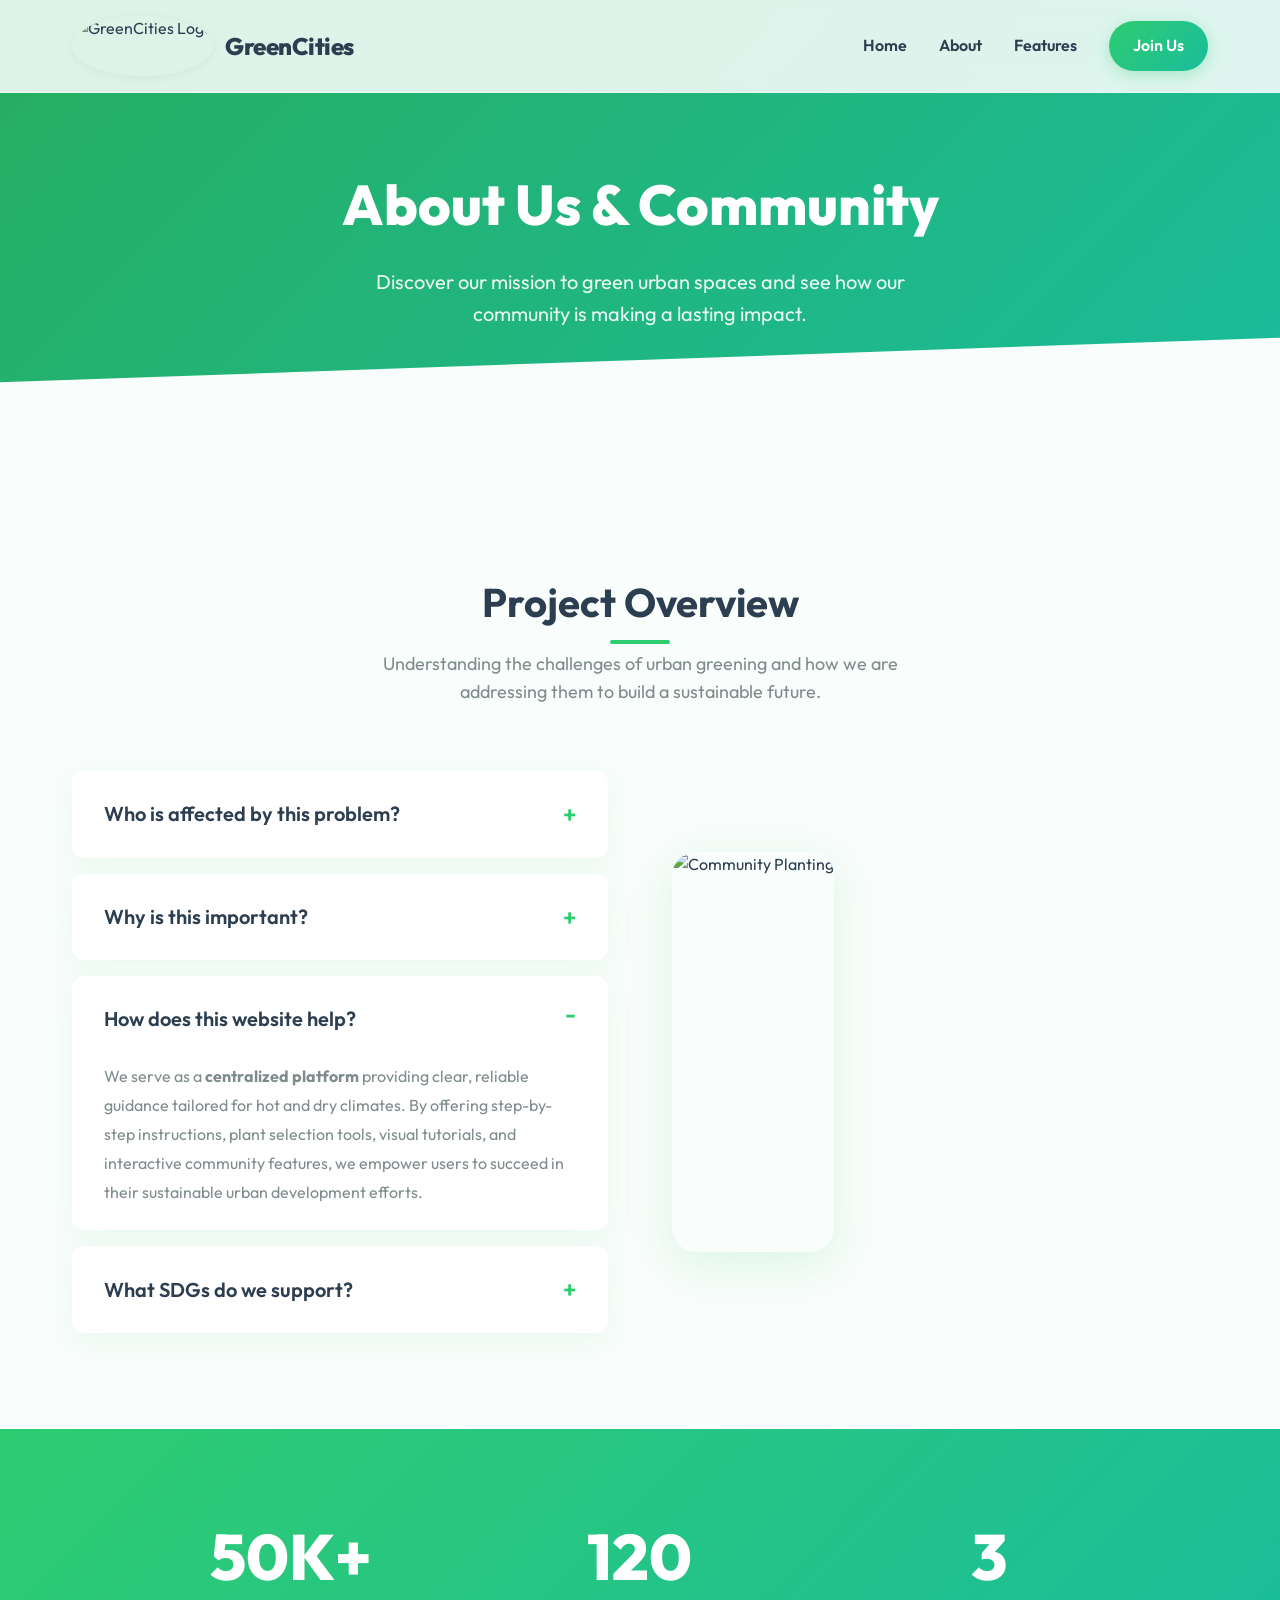
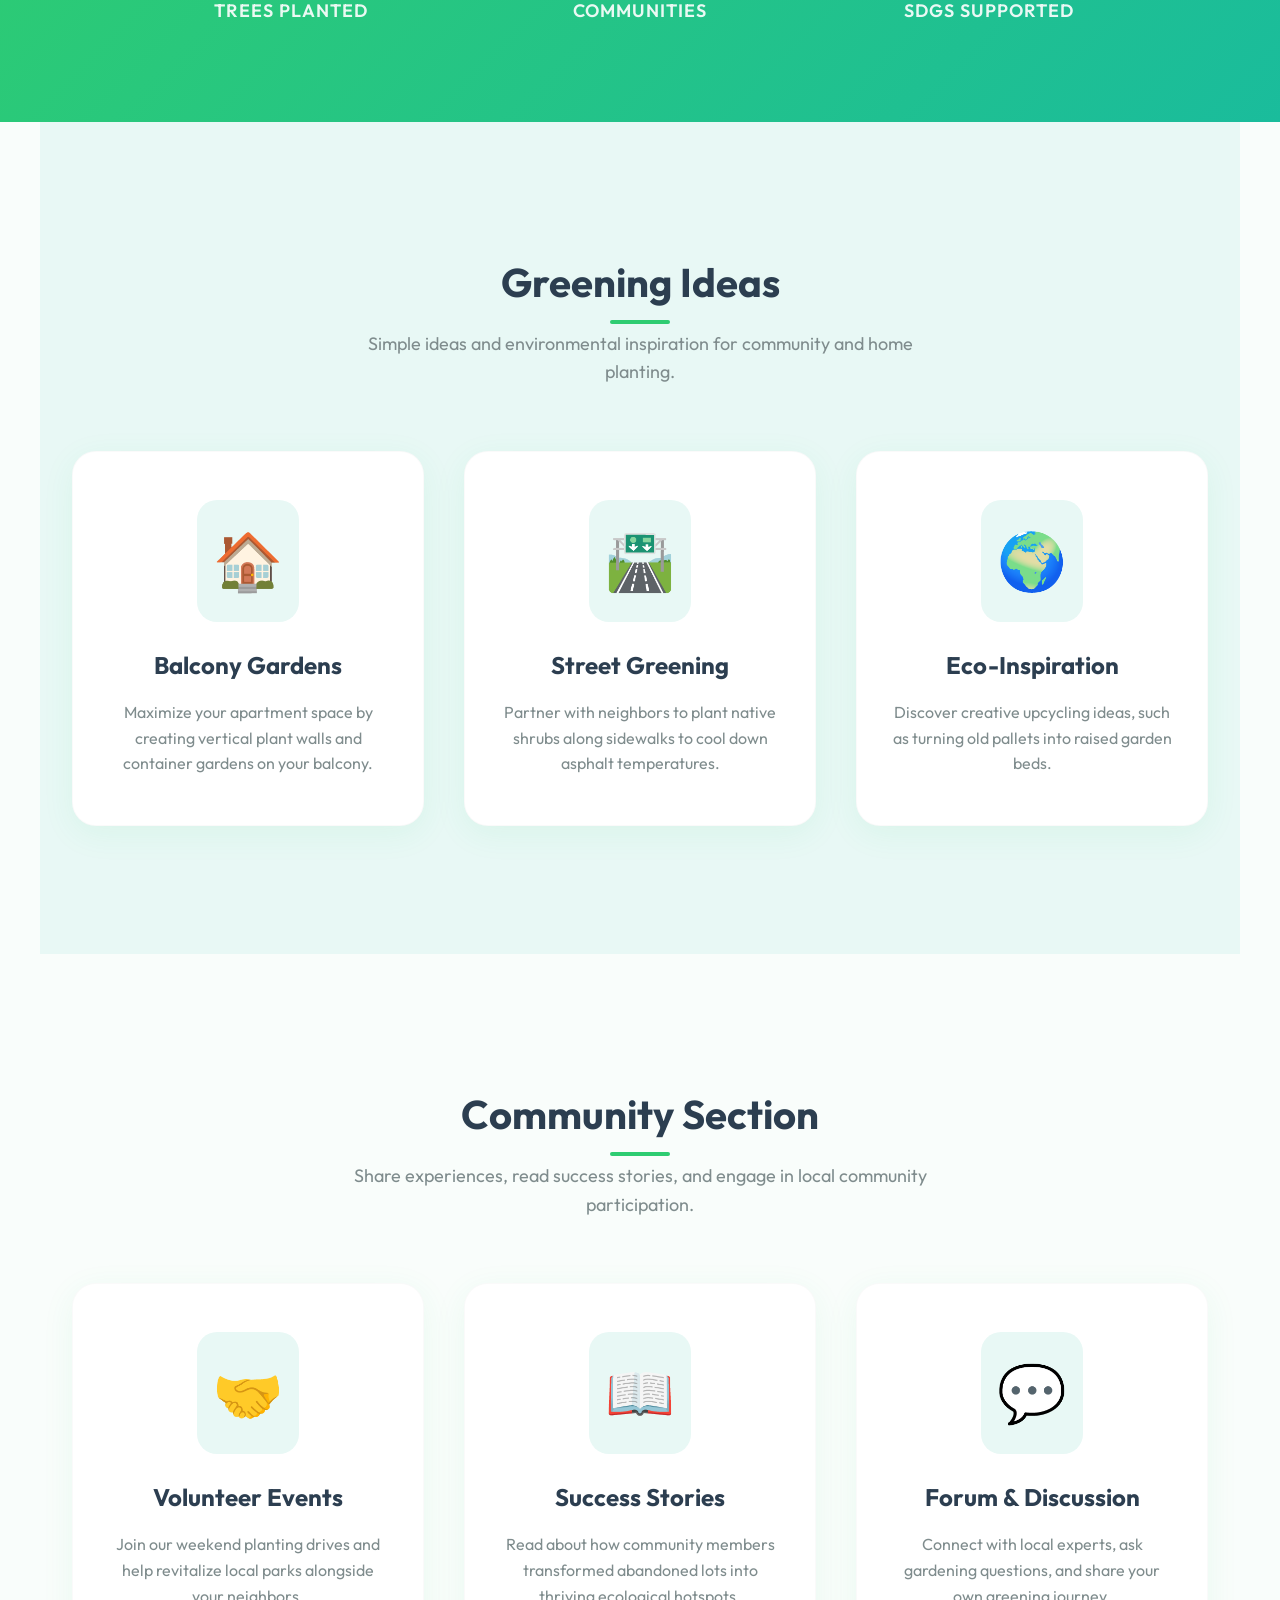
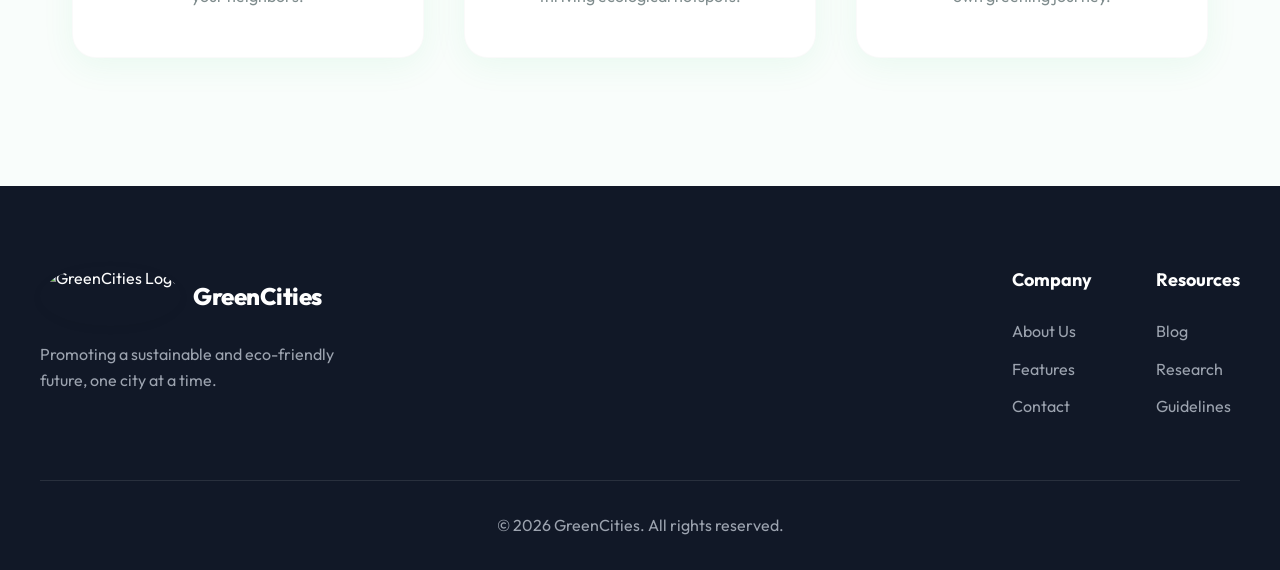
==== about.html @ a9943c87 "Add files via upload" ====
<!DOCTYPE html>
<html lang="en">

<head>
    <meta charset="UTF-8">
    <meta name="viewport" content="width=device-width, initial-scale=1.0">
    <meta name="description" content="GreenCities - About Us and Community.">
    <title>GreenCities | About Us</title>
    <link rel="preconnect" href="https://fonts.googleapis.com">
    <link rel="preconnect" href="https://fonts.gstatic.com" crossorigin>
    <link href="https://fonts.googleapis.com/css2?family=Outfit:wght@300;400;600;800&display=swap" rel="stylesheet">
    <link rel="stylesheet" href="style.css">
</head>

<body>
    <header class="glass-header">
        <div class="header-container">
            <div class="logo-space">
                <img src="images/GreenCitiesLogo.png" alt="GreenCities Logo" class="logo">
                <span class="logo-text">GreenCities</span>
            </div>
            <nav>
                <ul class="nav-links">
                    <li><a href="index.html">Home</a></li>
                    <li><a href="about.html">About</a></li>
                    <li><a href="features.html">Features</a></li>
                    <li><a href="#contact" class="btn-primary">Join Us</a></li>
                </ul>
            </nav>
        </div>
    </header>

    <main>
        <section class="page-hero">
            <h1>About Us & Community</h1>
            <p>Discover our mission to green urban spaces and see how our community is making a lasting impact.</p>
        </section>

        <section id="our-mission" class="features" style="padding-bottom: 6rem;">
            <div class="section-header">
                <h2>Project Overview</h2>
                <p>Understanding the challenges of urban greening and how we are addressing them to build a sustainable
                    future.</p>
            </div>

            <div class="split-layout">
                <div class="accordion">
                    <details class="accordion-item">
                        <summary class="accordion-summary">Who is affected by this problem?</summary>
                        <div class="accordion-content">
                            <p><strong>Residents in hot, dry urban areas</strong> are the most affected, especially
                                individuals and local volunteers eager to plant trees but lacking proper guidance.
                                Without reliable information, local governments and environmental groups struggle to
                                promote urban greening, ultimately leaving future generations to face worsening climate
                                conditions and a lack of green spaces.</p>
                        </div>
                    </details>

                    <details class="accordion-item">
                        <summary class="accordion-summary">Why is this important?</summary>
                        <div class="accordion-content">
                            <p>Many people want to help the environment, but without clear guidance, they may choose the
                                wrong plants or care for them incorrectly, leading to failed efforts. This impacts
                                entire communities, making cities hotter, less sustainable, and highly vulnerable to
                                climate change.</p>
                        </div>
                    </details>

                    <details class="accordion-item" open>
                        <summary class="accordion-summary">How does this website help?</summary>
                        <div class="accordion-content">
                            <p>We serve as a <strong>centralized platform</strong> providing clear, reliable guidance
                                tailored for hot and dry climates. By offering step-by-step instructions, plant
                                selection tools, visual tutorials, and interactive community features, we empower users
                                to succeed in their sustainable urban development efforts.</p>
                        </div>
                    </details>

                    <details class="accordion-item">
                        <summary class="accordion-summary">What SDGs do we support?</summary>
                        <div class="accordion-content">
                            <ul style="list-style-position: inside; padding-top: 0.5rem;">
                                <li style="margin-bottom: 0.5rem;"><strong>SDG 11 (Sustainable Cities):</strong>
                                    Promoting greener spaces to enhance public health and livability.</li>
                                <li style="margin-bottom: 0.5rem;"><strong>SDG 13 (Climate Action):</strong> Reducing
                                    CO2 levels and mitigating urban heat through tree planting.</li>
                                <li><strong>SDG 15 (Life on Land):</strong> Supporting biodiversity by restoring urban
                                    ecosystems with native plants.</li>
                            </ul>
                        </div>
                    </details>
                </div>
                <div class="split-image">
                    <img src="images/communityPlanting.webp" alt="Community Planting">
                </div>
            </div>
        </section>

        <section class="impact-section">
            <div class="impact-grid">
                <div class="impact-card">
                    <h3>50K+</h3>
                    <p>Trees Planted</p>
                </div>
                <div class="impact-card">
                    <h3>120</h3>
                    <p>Communities</p>
                </div>
                <div class="impact-card">
                    <h3>3</h3>
                    <p>SDGs Supported</p>
                </div>
            </div>
        </section>
        <section id="greening-ideas" class="features" style="background-color: var(--primary-light);">
            <div class="section-header">
                <h2>Greening Ideas</h2>
                <p>Simple ideas and environmental inspiration for community and home planting.</p>
            </div>
            <div class="feature-grid">
                <div class="feature-card">
                    <div class="icon">🏠</div>
                    <h3>Balcony Gardens</h3>
                    <p>Maximize your apartment space by creating vertical plant walls and container gardens on your
                        balcony.</p>
                </div>
                <div class="feature-card">
                    <div class="icon">🛣️</div>
                    <h3>Street Greening</h3>
                    <p>Partner with neighbors to plant native shrubs along sidewalks to cool down asphalt temperatures.
                    </p>
                </div>
                <div class="feature-card">
                    <div class="icon">🌍</div>
                    <h3>Eco-Inspiration</h3>
                    <p>Discover creative upcycling ideas, such as turning old pallets into raised garden beds.</p>
                </div>
            </div>
        </section>

        <section id="community" class="features">
            <div class="section-header">
                <h2>Community Section</h2>
                <p>Share experiences, read success stories, and engage in local community participation.</p>
            </div>
            <div class="feature-grid">
                <div class="feature-card">
                    <div class="icon">🤝</div>
                    <h3>Volunteer Events</h3>
                    <p>Join our weekend planting drives and help revitalize local parks alongside your neighbors.</p>
                </div>
                <div class="feature-card">
                    <div class="icon">📖</div>
                    <h3>Success Stories</h3>
                    <p>Read about how community members transformed abandoned lots into thriving ecological hotspots.
                    </p>
                </div>
                <div class="feature-card">
                    <div class="icon">💬</div>
                    <h3>Forum & Discussion</h3>
                    <p>Connect with local experts, ask gardening questions, and share your own greening journey.</p>
                </div>
            </div>
        </section>
    </main>

    <footer>
        <div class="footer-content">
            <div class="footer-brand">
                <div class="logo-space footer-logo">
                    <img src="images/GreenCitiesLogo.png" alt="GreenCities Logo" class="logo">
                    <span class="logo-text">GreenCities</span>
                </div>
                <p>Promoting a sustainable and eco-friendly future, one city at a time.</p>
            </div>
            <div class="footer-links">
                <div class="link-group">
                    <h4>Company</h4>
                    <a href="about.html">About Us</a>
                    <a href="features.html">Features</a>
                    <a href="#contact">Contact</a>
                </div>
                <div class="link-group">
                    <h4>Resources</h4>
                    <a href="#">Blog</a>
                    <a href="#">Research</a>
                    <a href="#">Guidelines</a>
                </div>
            </div>
        </div>
        <div class="footer-bottom">
            <p>&copy; 2026 GreenCities. All rights reserved.</p>
        </div>
    </footer>

    <script>
        const accordions = document.querySelectorAll('.accordion-item');
        accordions.forEach(acc => {
            const summary = acc.querySelector('.accordion-summary');
            summary.addEventListener('click', (e) => {
                e.preventDefault();
                const isOpen = acc.hasAttribute('open');


                accordions.forEach(other => {
                    if (other !== acc && other.hasAttribute('open')) {
                        other.classList.add('closing');
                        setTimeout(() => {
                            other.removeAttribute('open');
                            other.classList.remove('closing');
                        }, 400);
                    }
                });

                if (isOpen) {
                    acc.classList.add('closing');
                    setTimeout(() => {
                        acc.removeAttribute('open');
                        acc.classList.remove('closing');
                    }, 400);
                } else {
                    acc.setAttribute('open', '');
                }
            });
        });
    </script>
</body>

</html>
---- style.css ----
:root {
    --primary: #2ECC71;
    --primary-dark: #27AE60;
    --primary-light: #E8F8F5;
    --secondary: #1ABC9C;
    --text-main: #2C3E50;
    --text-light: #7F8C8D;
    --bg-main: #F9FDFB;
    --white: #FFFFFF;
    --glass-bg: rgba(255, 255, 255, 0.85);
    --glass-border: rgba(255, 255, 255, 0.3);
    --shadow-soft: 0 8px 32px rgba(46, 204, 113, 0.08);
    --shadow-hover: 0 12px 48px rgba(46, 204, 113, 0.15);
    --transition: all 0.3s cubic-bezier(0.25, 0.8, 0.25, 1);
}

* {
    margin: 0;
    padding: 0;
    box-sizing: border-box;
}

html {
    scroll-behavior: smooth;
}

body {
    font-family: 'Outfit', sans-serif;
    color: var(--text-main);
    background-color: var(--bg-main);
    line-height: 1.6;
    overflow-x: hidden;
}

.glass-header {
    position: fixed;
    top: 0;
    left: 0;
    width: 100%;
    z-index: 1000;
    background: var(--glass-bg);
    backdrop-filter: blur(12px);
    -webkit-backdrop-filter: blur(12px);
    border-bottom: 1px solid var(--glass-border);
    transition: var(--transition);
}

.header-container {
    max-width: 1200px;
    margin: 0 auto;
    padding: 1rem 2rem;
    display: flex;
    justify-content: space-between;
    align-items: center;
}

.logo-space {
    display: flex;
    align-items: center;
    gap: 0.75rem;
    text-decoration: none;
}

.logo {
    height: 60px;
    width: auto;
    object-fit: contain;
    border-radius: 50%;
    box-shadow: 0 2px 10px rgba(0, 0, 0, 0.05);
}

.logo-text {
    font-size: 1.5rem;
    font-weight: 800;
    color: var(--text-main);
    letter-spacing: -0.5px;
}

nav .nav-links {
    display: flex;
    list-style: none;
    align-items: center;
    gap: 2rem;
}

nav a {
    text-decoration: none;
    color: var(--text-main);
    font-weight: 600;
    font-size: 1rem;
    transition: var(--transition);
    position: relative;
}

nav a:not(.btn-primary)::after {
    content: '';
    position: absolute;
    width: 0;
    height: 2px;
    bottom: -4px;
    left: 0;
    background-color: var(--primary);
    transition: var(--transition);
}

nav a:not(.btn-primary):hover::after {
    width: 100%;
}

nav a:not(.btn-primary):hover {
    color: var(--primary);
}

/* Buttons */
.btn-primary {
    background: linear-gradient(135deg, var(--primary), var(--secondary));
    color: var(--white) !important;
    padding: 0.75rem 1.5rem;
    border-radius: 50px;
    box-shadow: 0 4px 15px rgba(46, 204, 113, 0.3);
    font-weight: 600;
    text-decoration: none;
    transition: var(--transition);
    display: inline-block;
}

.btn-primary:hover {
    transform: translateY(-2px);
    box-shadow: 0 6px 20px rgba(46, 204, 113, 0.4);
}

.btn-secondary {
    background: var(--white);
    color: var(--text-main);
    padding: 0.75rem 1.5rem;
    border-radius: 50px;
    font-weight: 600;
    text-decoration: none;
    transition: var(--transition);
    border: 1px solid rgba(0, 0, 0, 0.05);
    box-shadow: 0 4px 15px rgba(0, 0, 0, 0.05);
    display: inline-block;
}

.btn-secondary:hover {
    transform: translateY(-2px);
    box-shadow: 0 6px 20px rgba(0, 0, 0, 0.1);
    color: var(--primary);
}

/* Page Hero */
.page-hero {
    padding: 10rem 2rem 5rem;
    background: linear-gradient(135deg, var(--primary-dark) 0%, var(--secondary) 100%);
    color: var(--white);
    text-align: center;
    margin-bottom: 2rem;
    position: relative;
    overflow: hidden;
}

.page-hero::after {
    content: '';
    position: absolute;
    bottom: -50px;
    left: 0;
    width: 100%;
    height: 100px;
    background: var(--bg-main);
    transform: skewY(-2deg);
}

.page-hero h1 {
    font-size: 3.5rem;
    font-weight: 800;
    margin-bottom: 1rem;
    position: relative;
    z-index: 2;
}

.page-hero p {
    font-size: 1.25rem;
    opacity: 0.9;
    max-width: 600px;
    margin: 0 auto;
    position: relative;
    z-index: 2;
}

/* Hero Section */
.hero {
    min-height: 100vh;
    display: flex;
    align-items: center;
    justify-content: center;
    position: relative;
    padding: 6rem 2rem 2rem;
    background-image: linear-gradient(rgba(17, 24, 39, 0.7), rgba(17, 24, 39, 0.85)), url('file:///C:/Users/Joshua/.gemini/antigravity/brain/66e5b6cf-9556-49b2-91f2-da88c25bc179/hero_bg_1777098120230.png');
    background-size: cover;
    background-position: center;
    background-attachment: fixed;
    text-align: center;
}

.hero-content {
    max-width: 800px;
    z-index: 2;
    animation: fadeInUp 1s ease-out;
}

.badge {
    display: inline-block;
    padding: 0.5rem 1rem;
    background: var(--primary-light);
    color: var(--primary-dark);
    border-radius: 50px;
    font-weight: 600;
    font-size: 0.875rem;
    margin-bottom: 1.5rem;
    letter-spacing: 1px;
    text-transform: uppercase;
}

.hero h1 {
    font-size: 4.5rem;
    font-weight: 800;
    line-height: 1.1;
    margin-bottom: 1.5rem;
    color: var(--white);
}

.hero h1 .highlight {
    background: linear-gradient(135deg, var(--primary), var(--secondary));
    -webkit-background-clip: text;
    -webkit-text-fill-color: transparent;
}

.hero p {
    font-size: 1.25rem;
    color: rgba(255, 255, 255, 0.9);
    margin-bottom: 2.5rem;
    max-width: 600px;
    margin-left: auto;
    margin-right: auto;
}

.hero-actions {
    display: flex;
    gap: 1rem;
    justify-content: center;
}

/* Features Section */
.features {
    padding: 8rem 2rem;
    max-width: 1200px;
    margin: 0 auto;
}

.section-header {
    text-align: center;
    margin-bottom: 4rem;
}

.section-header h2 {
    font-size: 2.5rem;
    color: var(--text-main);
    margin-bottom: 1rem;
    position: relative;
    display: inline-block;
}

.section-header h2::after {
    content: '';
    position: absolute;
    bottom: -10px;
    left: 50%;
    transform: translateX(-50%);
    width: 60px;
    height: 4px;
    background: var(--primary);
    border-radius: 2px;
}

.section-header p {
    color: var(--text-light);
    font-size: 1.125rem;
    max-width: 600px;
    margin: 0 auto;
}

.feature-grid {
    display: grid;
    grid-template-columns: repeat(auto-fit, minmax(300px, 1fr));
    gap: 2.5rem;
}

.feature-card {
    background: var(--white);
    padding: 3rem 2rem;
    border-radius: 24px;
    box-shadow: var(--shadow-soft);
    text-align: center;
    transition: var(--transition);
    border: 1px solid rgba(0, 0, 0, 0.02);
}

.feature-card:hover {
    transform: translateY(-10px);
    box-shadow: var(--shadow-hover);
}

.feature-card .icon {
    font-size: 3.5rem;
    margin-bottom: 1.5rem;
    display: inline-block;
    padding: 1rem;
    background: var(--primary-light);
    border-radius: 20px;
}

.feature-card h3 {
    font-size: 1.5rem;
    margin-bottom: 1rem;
    color: var(--text-main);
}

.feature-card p {
    color: var(--text-light);
}

/* Accordion */
.accordion {
    max-width: 800px;
    margin: 0 auto;
    display: flex;
    flex-direction: column;
    gap: 1rem;
}

.accordion-item {
    background: var(--white);
    border-radius: 12px;
    box-shadow: var(--shadow-soft);
    overflow: hidden;
    transition: var(--transition);
}

.accordion-item:hover {
    box-shadow: var(--shadow-hover);
}

.accordion-summary {
    padding: 1.5rem 2rem;
    font-size: 1.25rem;
    font-weight: 600;
    color: var(--text-main);
    cursor: pointer;
    display: flex;
    justify-content: space-between;
    align-items: center;
    list-style: none;
}

.accordion-summary::-webkit-details-marker {
    display: none;
}

.accordion-summary::after {
    content: '+';
    font-size: 1.5rem;
    color: var(--primary);
    transition: var(--transition);
}

details[open] .accordion-summary::after {
    content: '-';
    transform: rotate(180deg);
}

.accordion-content {
    max-height: 0;
    overflow: hidden;
    padding: 0 2rem;
    opacity: 0;
    transition: max-height 0.4s ease, padding 0.4s ease, opacity 0.4s ease;
    color: var(--text-light);
    line-height: 1.8;
}

details[open] .accordion-content {
    max-height: 500px;
    padding: 0 2rem 1.5rem;
    opacity: 1;
}

details.closing .accordion-content {
    max-height: 0;
    padding: 0 2rem;
    opacity: 0;
}

/* Split Layout */
.split-layout {
    display: grid;
    grid-template-columns: 1fr 1fr;
    gap: 4rem;
    align-items: center;
    max-width: 1200px;
    margin: 0 auto;
}

.split-image img {
    width: 100%;
    height: 100%;
    object-fit: cover;
    border-radius: 24px;
    box-shadow: var(--shadow-hover);
    min-height: 400px;
}

@media (max-width: 900px) {
    .split-layout {
        grid-template-columns: 1fr;
    }
}


.impact-section {
    background: linear-gradient(135deg, var(--primary), var(--secondary));
    padding: 6rem 2rem;
    color: var(--white);
    text-align: center;
}

.impact-grid {
    display: grid;
    grid-template-columns: repeat(auto-fit, minmax(200px, 1fr));
    gap: 3rem;
    max-width: 1000px;
    margin: 0 auto;
}

.impact-card h3 {
    font-size: 4rem;
    font-weight: 800;
    margin-bottom: 0.5rem;
    line-height: 1;
}

.impact-card p {
    font-size: 1.125rem;
    font-weight: 600;
    text-transform: uppercase;
    letter-spacing: 1px;
    opacity: 0.9;
}

/* Initiative Section */
.initiative-section {
    padding: 4rem 2rem 8rem;
    max-width: 1200px;
    margin: 0 auto;
}

.initiative-image-wrapper {
    margin: 2rem auto 0;
    max-width: 900px;
    border-radius: 24px;
    overflow: hidden;
    box-shadow: var(--shadow-soft);
    transition: var(--transition);
}

.initiative-image-wrapper:hover {
    transform: translateY(-5px);
    box-shadow: var(--shadow-hover);
}

.initiative-image-wrapper img {
    width: 100%;
    height: auto;
    display: block;
}

/* Footer */
footer {
    background: #111827;
    color: var(--white);
    padding: 5rem 2rem 2rem;
}

.footer-content {
    max-width: 1200px;
    margin: 0 auto;
    display: flex;
    justify-content: space-between;
    flex-wrap: wrap;
    gap: 3rem;
    margin-bottom: 3rem;
}

.footer-brand {
    flex: 1;
    min-width: 300px;
}

.footer-logo .logo-text {
    color: var(--white);
}

.footer-brand p {
    color: #9CA3AF;
    margin-top: 1rem;
    max-width: 300px;
}

.footer-links {
    display: flex;
    gap: 4rem;
}

.link-group h4 {
    font-size: 1.125rem;
    margin-bottom: 1.5rem;
    color: var(--white);
}

.link-group a {
    display: block;
    color: #9CA3AF;
    text-decoration: none;
    margin-bottom: 0.75rem;
    transition: var(--transition);
}

.link-group a:hover {
    color: var(--primary);
    transform: translateX(5px);
}

.footer-bottom {
    max-width: 1200px;
    margin: 0 auto;
    padding-top: 2rem;
    border-top: 1px solid rgba(255, 255, 255, 0.1);
    text-align: center;
    color: #9CA3AF;
}


@keyframes fadeInUp {
    from {
        opacity: 0;
        transform: translateY(30px);
    }

    to {
        opacity: 1;
        transform: translateY(0);
    }
}


@media (max-width: 768px) {
    .hero h1 {
        font-size: 3rem;
    }

    .nav-links {
        display: none;
    }

    .footer-content {
        flex-direction: column;
    }
}
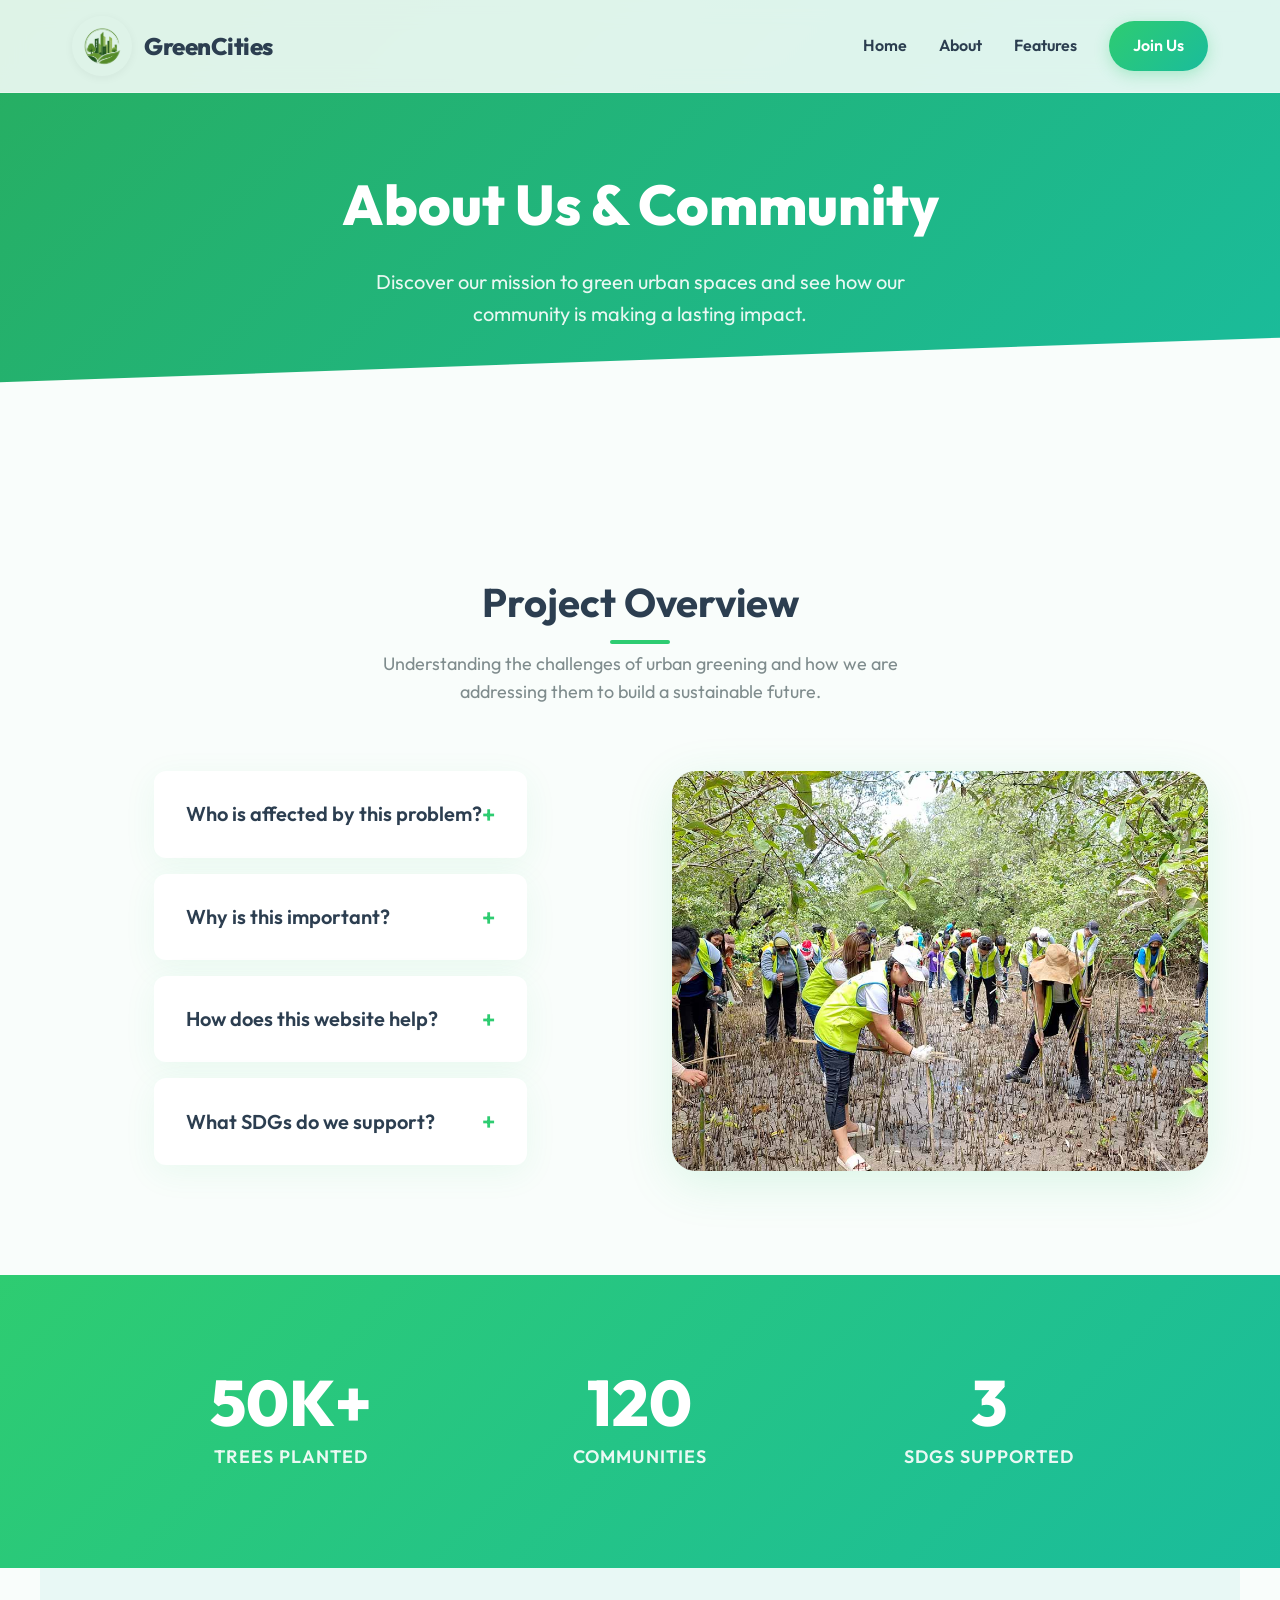
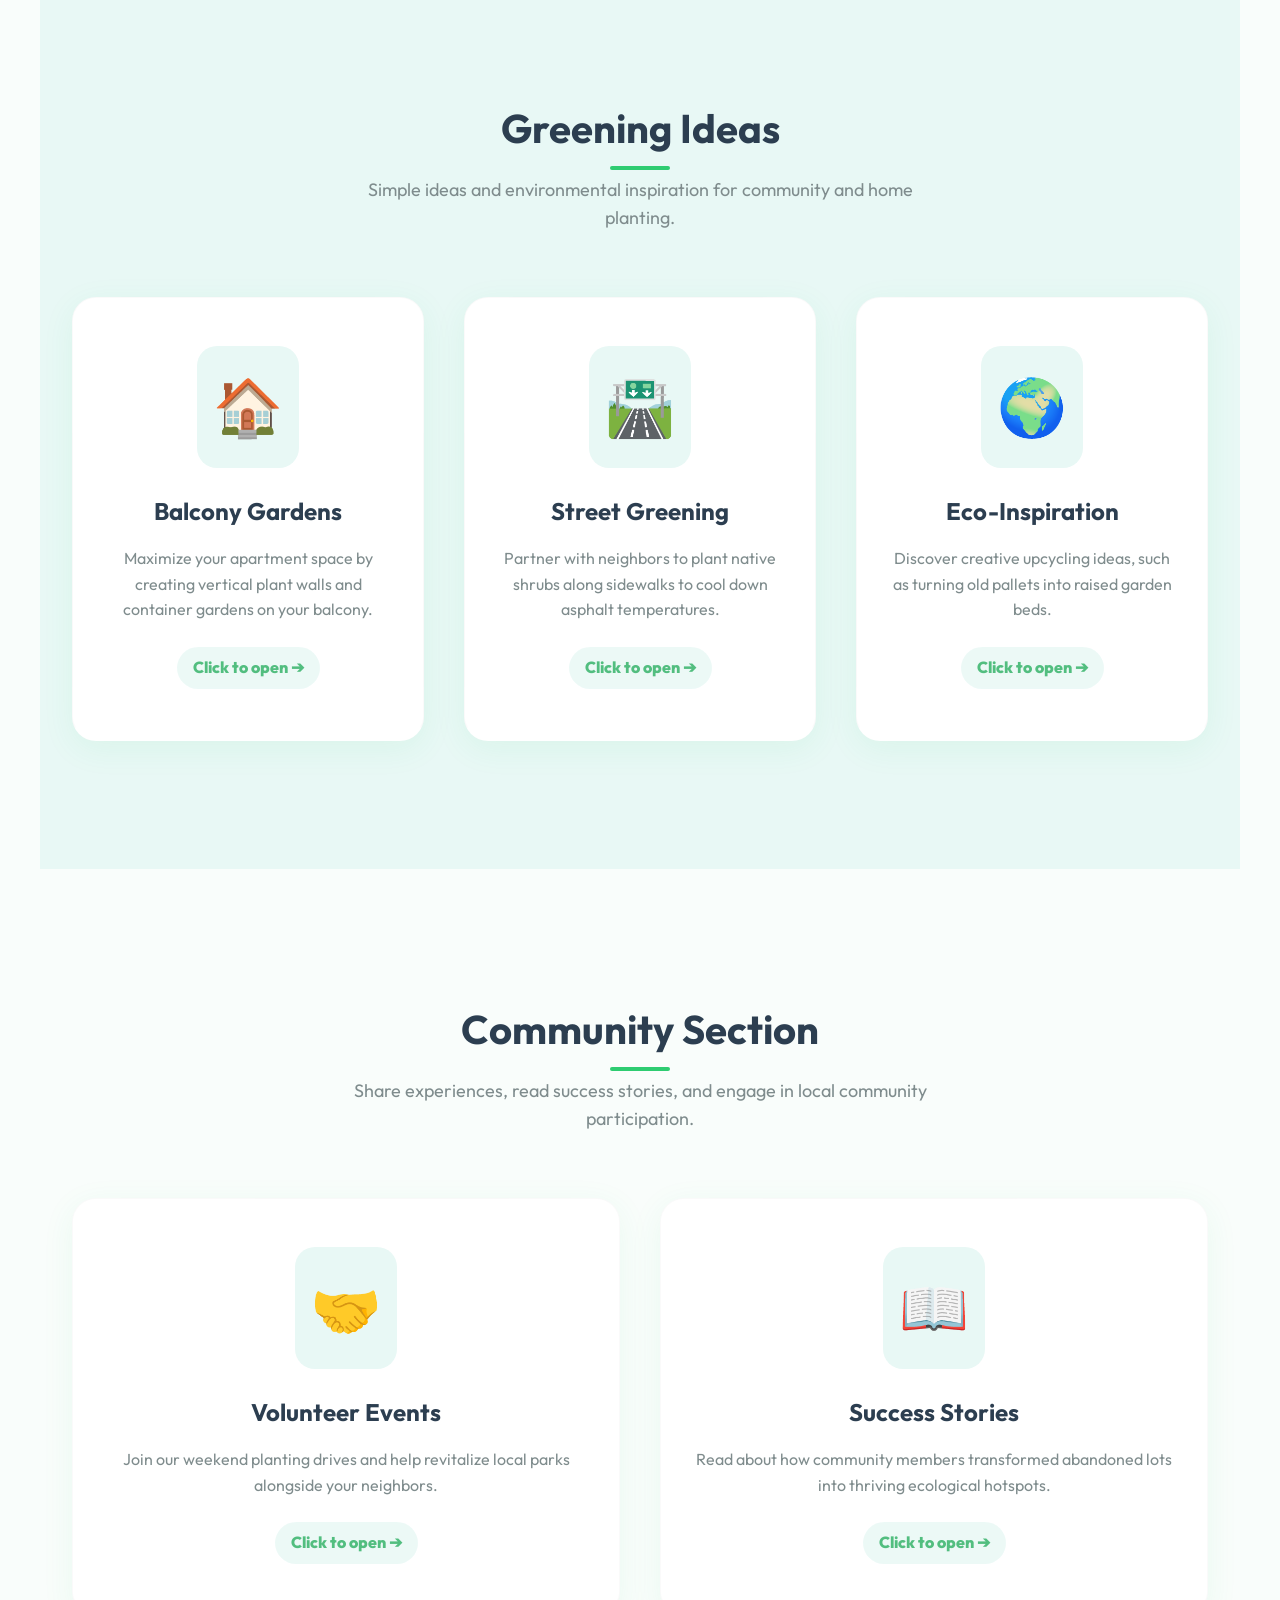
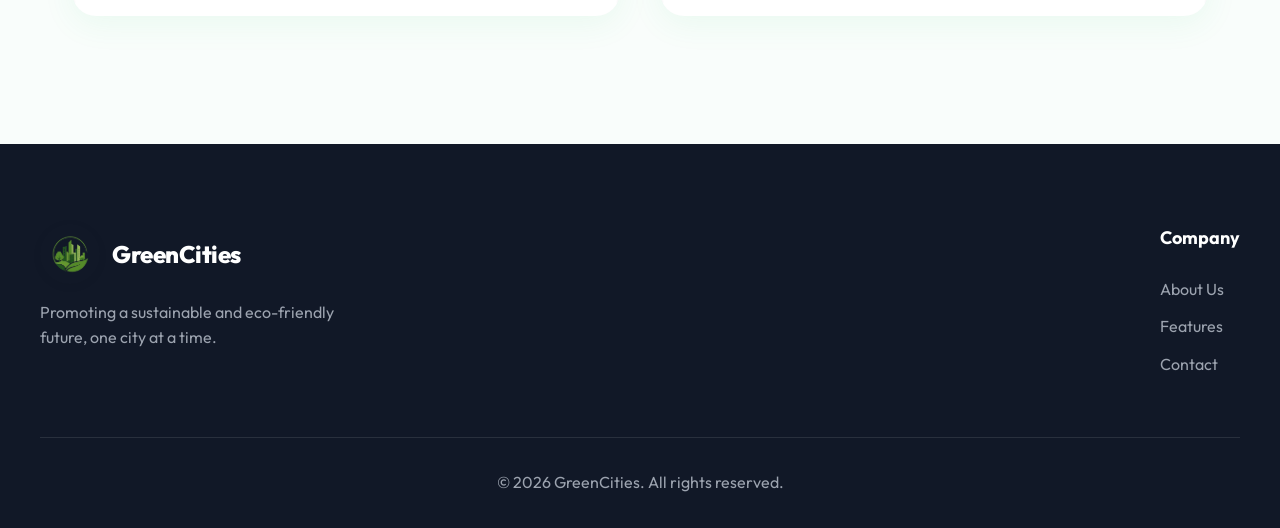
==== commit f08fa6c1: "Add files via upload" ====
--- a/about.html
+++ b/about.html
@@ -1,229 +1,234 @@
-<!DOCTYPE html>
-<html lang="en">
-
-<head>
-    <meta charset="UTF-8">
-    <meta name="viewport" content="width=device-width, initial-scale=1.0">
-    <meta name="description" content="GreenCities - About Us and Community.">
-    <title>GreenCities | About Us</title>
-    <link rel="preconnect" href="https://fonts.googleapis.com">
-    <link rel="preconnect" href="https://fonts.gstatic.com" crossorigin>
-    <link href="https://fonts.googleapis.com/css2?family=Outfit:wght@300;400;600;800&display=swap" rel="stylesheet">
-    <link rel="stylesheet" href="style.css">
-</head>
-
-<body>
-    <header class="glass-header">
-        <div class="header-container">
-            <div class="logo-space">
-                <img src="images/GreenCitiesLogo.png" alt="GreenCities Logo" class="logo">
-                <span class="logo-text">GreenCities</span>
-            </div>
-            <nav>
-                <ul class="nav-links">
-                    <li><a href="index.html">Home</a></li>
-                    <li><a href="about.html">About</a></li>
-                    <li><a href="features.html">Features</a></li>
-                    <li><a href="#contact" class="btn-primary">Join Us</a></li>
-                </ul>
-            </nav>
-        </div>
-    </header>
-
-    <main>
-        <section class="page-hero">
-            <h1>About Us & Community</h1>
-            <p>Discover our mission to green urban spaces and see how our community is making a lasting impact.</p>
-        </section>
-
-        <section id="our-mission" class="features" style="padding-bottom: 6rem;">
-            <div class="section-header">
-                <h2>Project Overview</h2>
-                <p>Understanding the challenges of urban greening and how we are addressing them to build a sustainable
-                    future.</p>
-            </div>
-
-            <div class="split-layout">
-                <div class="accordion">
-                    <details class="accordion-item">
-                        <summary class="accordion-summary">Who is affected by this problem?</summary>
-                        <div class="accordion-content">
-                            <p><strong>Residents in hot, dry urban areas</strong> are the most affected, especially
-                                individuals and local volunteers eager to plant trees but lacking proper guidance.
-                                Without reliable information, local governments and environmental groups struggle to
-                                promote urban greening, ultimately leaving future generations to face worsening climate
-                                conditions and a lack of green spaces.</p>
-                        </div>
-                    </details>
-
-                    <details class="accordion-item">
-                        <summary class="accordion-summary">Why is this important?</summary>
-                        <div class="accordion-content">
-                            <p>Many people want to help the environment, but without clear guidance, they may choose the
-                                wrong plants or care for them incorrectly, leading to failed efforts. This impacts
-                                entire communities, making cities hotter, less sustainable, and highly vulnerable to
-                                climate change.</p>
-                        </div>
-                    </details>
-
-                    <details class="accordion-item" open>
-                        <summary class="accordion-summary">How does this website help?</summary>
-                        <div class="accordion-content">
-                            <p>We serve as a <strong>centralized platform</strong> providing clear, reliable guidance
-                                tailored for hot and dry climates. By offering step-by-step instructions, plant
-                                selection tools, visual tutorials, and interactive community features, we empower users
-                                to succeed in their sustainable urban development efforts.</p>
-                        </div>
-                    </details>
-
-                    <details class="accordion-item">
-                        <summary class="accordion-summary">What SDGs do we support?</summary>
-                        <div class="accordion-content">
-                            <ul style="list-style-position: inside; padding-top: 0.5rem;">
-                                <li style="margin-bottom: 0.5rem;"><strong>SDG 11 (Sustainable Cities):</strong>
-                                    Promoting greener spaces to enhance public health and livability.</li>
-                                <li style="margin-bottom: 0.5rem;"><strong>SDG 13 (Climate Action):</strong> Reducing
-                                    CO2 levels and mitigating urban heat through tree planting.</li>
-                                <li><strong>SDG 15 (Life on Land):</strong> Supporting biodiversity by restoring urban
-                                    ecosystems with native plants.</li>
-                            </ul>
-                        </div>
-                    </details>
-                </div>
-                <div class="split-image">
-                    <img src="images/communityPlanting.webp" alt="Community Planting">
-                </div>
-            </div>
-        </section>
-
-        <section class="impact-section">
-            <div class="impact-grid">
-                <div class="impact-card">
-                    <h3>50K+</h3>
-                    <p>Trees Planted</p>
-                </div>
-                <div class="impact-card">
-                    <h3>120</h3>
-                    <p>Communities</p>
-                </div>
-                <div class="impact-card">
-                    <h3>3</h3>
-                    <p>SDGs Supported</p>
-                </div>
-            </div>
-        </section>
-        <section id="greening-ideas" class="features" style="background-color: var(--primary-light);">
-            <div class="section-header">
-                <h2>Greening Ideas</h2>
-                <p>Simple ideas and environmental inspiration for community and home planting.</p>
-            </div>
-            <div class="feature-grid">
-                <div class="feature-card">
-                    <div class="icon">🏠</div>
-                    <h3>Balcony Gardens</h3>
-                    <p>Maximize your apartment space by creating vertical plant walls and container gardens on your
-                        balcony.</p>
-                </div>
-                <div class="feature-card">
-                    <div class="icon">🛣️</div>
-                    <h3>Street Greening</h3>
-                    <p>Partner with neighbors to plant native shrubs along sidewalks to cool down asphalt temperatures.
-                    </p>
-                </div>
-                <div class="feature-card">
-                    <div class="icon">🌍</div>
-                    <h3>Eco-Inspiration</h3>
-                    <p>Discover creative upcycling ideas, such as turning old pallets into raised garden beds.</p>
-                </div>
-            </div>
-        </section>
-
-        <section id="community" class="features">
-            <div class="section-header">
-                <h2>Community Section</h2>
-                <p>Share experiences, read success stories, and engage in local community participation.</p>
-            </div>
-            <div class="feature-grid">
-                <div class="feature-card">
-                    <div class="icon">🤝</div>
-                    <h3>Volunteer Events</h3>
-                    <p>Join our weekend planting drives and help revitalize local parks alongside your neighbors.</p>
-                </div>
-                <div class="feature-card">
-                    <div class="icon">📖</div>
-                    <h3>Success Stories</h3>
-                    <p>Read about how community members transformed abandoned lots into thriving ecological hotspots.
-                    </p>
-                </div>
-                <div class="feature-card">
-                    <div class="icon">💬</div>
-                    <h3>Forum & Discussion</h3>
-                    <p>Connect with local experts, ask gardening questions, and share your own greening journey.</p>
-                </div>
-            </div>
-        </section>
-    </main>
-
-    <footer>
-        <div class="footer-content">
-            <div class="footer-brand">
-                <div class="logo-space footer-logo">
-                    <img src="images/GreenCitiesLogo.png" alt="GreenCities Logo" class="logo">
-                    <span class="logo-text">GreenCities</span>
-                </div>
-                <p>Promoting a sustainable and eco-friendly future, one city at a time.</p>
-            </div>
-            <div class="footer-links">
-                <div class="link-group">
-                    <h4>Company</h4>
-                    <a href="about.html">About Us</a>
-                    <a href="features.html">Features</a>
-                    <a href="#contact">Contact</a>
-                </div>
-                <div class="link-group">
-                    <h4>Resources</h4>
-                    <a href="#">Blog</a>
-                    <a href="#">Research</a>
-                    <a href="#">Guidelines</a>
-                </div>
-            </div>
-        </div>
-        <div class="footer-bottom">
-            <p>&copy; 2026 GreenCities. All rights reserved.</p>
-        </div>
-    </footer>
-
-    <script>
-        const accordions = document.querySelectorAll('.accordion-item');
-        accordions.forEach(acc => {
-            const summary = acc.querySelector('.accordion-summary');
-            summary.addEventListener('click', (e) => {
-                e.preventDefault();
-                const isOpen = acc.hasAttribute('open');
-
-
-                accordions.forEach(other => {
-                    if (other !== acc && other.hasAttribute('open')) {
-                        other.classList.add('closing');
-                        setTimeout(() => {
-                            other.removeAttribute('open');
-                            other.classList.remove('closing');
-                        }, 400);
-                    }
-                });
-
-                if (isOpen) {
-                    acc.classList.add('closing');
-                    setTimeout(() => {
-                        acc.removeAttribute('open');
-                        acc.classList.remove('closing');
-                    }, 400);
-                } else {
-                    acc.setAttribute('open', '');
-                }
-            });
-        });
-    </script>
-</body>
-
+<!DOCTYPE html>
+<html lang="en">
+
+<head>
+    <meta charset="UTF-8">
+    <meta name="viewport" content="width=device-width, initial-scale=1.0">
+    <meta name="description" content="GreenCities - About Us and Community.">
+    <title>GreenCities | About Us</title>
+    <link rel="preconnect" href="https://fonts.googleapis.com">
+    <link rel="preconnect" href="https://fonts.gstatic.com" crossorigin>
+    <link href="https://fonts.googleapis.com/css2?family=Outfit:wght@300;400;600;800&display=swap" rel="stylesheet">
+    <link rel="stylesheet" href="style.css">
+</head>
+
+<body>
+    <header class="glass-header">
+        <div class="header-container">
+            <div class="logo-space">
+                <img src="images/GreenCitiesLogo.png" alt="GreenCities Logo" class="logo">
+                <span class="logo-text">GreenCities</span>
+            </div>
+            <nav>
+                <ul class="nav-links">
+                    <li><a href="index.html">Home</a></li>
+                    <li><a href="about.html">About</a></li>
+                    <li><a href="features.html">Features</a></li>
+                    <li><a href="contact.html" class="btn-primary">Join Us</a></li>
+                </ul>
+            </nav>
+        </div>
+    </header>
+
+    <main>
+        <section class="page-hero">
+            <h1>About Us & Community</h1>
+            <p>Discover our mission to green urban spaces and see how our community is making a lasting impact.</p>
+        </section>
+
+        <section id="our-mission" class="features" style="padding-bottom: 6rem;">
+            <div class="section-header">
+                <h2>Project Overview</h2>
+                <p>Understanding the challenges of urban greening and how we are addressing them to build a sustainable
+                    future.</p>
+            </div>
+
+            <div class="split-layout">
+                <div class="accordion">
+                    <details class="accordion-item">
+                        <summary class="accordion-summary">Who is affected by this problem?</summary>
+                        <div class="accordion-content">
+                            <div class="accordion-inner">
+                                <p><strong>Residents in hot, dry urban areas</strong> are the most affected, especially
+                                    individuals and local volunteers eager to plant trees but lacking proper guidance.
+                                    Without reliable information, local governments and environmental groups struggle to
+                                    promote urban greening, ultimately leaving future generations to face worsening climate
+                                    conditions and a lack of green spaces.</p>
+                            </div>
+                        </div>
+                    </details>
+
+                    <details class="accordion-item">
+                        <summary class="accordion-summary">Why is this important?</summary>
+                        <div class="accordion-content">
+                            <div class="accordion-inner">
+                                <p>Many people want to help the environment, but without clear guidance, they may choose the
+                                    wrong plants or care for them incorrectly, leading to failed efforts. This impacts
+                                    entire communities, making cities hotter, less sustainable, and highly vulnerable to
+                                    climate change.</p>
+                            </div>
+                        </div>
+                    </details>
+
+                    <details class="accordion-item">
+                        <summary class="accordion-summary">How does this website help?</summary>
+                        <div class="accordion-content">
+                            <div class="accordion-inner">
+                                <p>We serve as a <strong>centralized platform</strong> providing clear, reliable guidance
+                                    tailored for hot and dry climates. By offering step-by-step instructions, plant
+                                    selection tools, visual tutorials, and interactive community features, we empower users
+                                    to succeed in their sustainable urban development efforts.</p>
+                            </div>
+                        </div>
+                    </details>
+
+                    <details class="accordion-item">
+                        <summary class="accordion-summary">What SDGs do we support?</summary>
+                        <div class="accordion-content">
+                            <div class="accordion-inner">
+                                <ul style="list-style-position: inside; padding-top: 0.5rem;">
+                                    <li style="margin-bottom: 0.5rem;"><strong>SDG 11 (Sustainable Cities):</strong>
+                                        Promoting greener spaces to enhance public health and livability.</li>
+                                    <li style="margin-bottom: 0.5rem;"><strong>SDG 13 (Climate Action):</strong> Reducing
+                                        CO2 levels and mitigating urban heat through tree planting.</li>
+                                    <li><strong>SDG 15 (Life on Land):</strong> Supporting biodiversity by restoring urban
+                                        ecosystems with native plants.</li>
+                                </ul>
+                            </div>
+                        </div>
+                    </details>
+                </div>
+                <div class="split-image">
+                    <img src="images/communityPlanting.jpg" alt="Community Planting">
+                </div>
+            </div>
+        </section>
+
+        <section class="impact-section">
+            <div class="impact-grid">
+                <div class="impact-card">
+                    <h3>50K+</h3>
+                    <p>Trees Planted</p>
+                </div>
+                <div class="impact-card">
+                    <h3>120</h3>
+                    <p>Communities</p>
+                </div>
+                <div class="impact-card">
+                    <h3>3</h3>
+                    <p>SDGs Supported</p>
+                </div>
+            </div>
+        </section>
+        <section id="greening-ideas" class="features" style="background-color: var(--primary-light);">
+            <div class="section-header">
+                <h2>Greening Ideas</h2>
+                <p>Simple ideas and environmental inspiration for community and home planting.</p>
+            </div>
+            <div class="feature-grid">
+                <a href="green-ideas.html#balcony-gardens" class="feature-link">
+                    <div class="feature-card">
+                        <div class="icon">🏠</div>
+                        <h3>Balcony Gardens</h3>
+                        <p>Maximize your apartment space by creating vertical plant walls and container gardens on your
+                            balcony.</p>
+                    </div>
+                </a>
+                <a href="green-ideas.html#street-greening" class="feature-link">
+                    <div class="feature-card">
+                        <div class="icon">🛣️</div>
+                        <h3>Street Greening</h3>
+                        <p>Partner with neighbors to plant native shrubs along sidewalks to cool down asphalt
+                            temperatures.</p>
+                    </div>
+                </a>
+                <a href="green-ideas.html#eco-inspiration" class="feature-link">
+                    <div class="feature-card">
+                        <div class="icon">🌍</div>
+                        <h3>Eco-Inspiration</h3>
+                        <p>Discover creative upcycling ideas, such as turning old pallets into raised garden beds.</p>
+                    </div>
+                </a>
+            </div>
+        </section>
+
+        <section id="community" class="features">
+            <div class="section-header">
+                <h2>Community Section</h2>
+                <p>Share experiences, read success stories, and engage in local community participation.</p>
+            </div>
+            <div class="feature-grid">
+                <a href="volunteer-events.html" class="feature-link">
+                    <div class="feature-card">
+                        <div class="icon">🤝</div>
+                        <h3>Volunteer Events</h3>
+                        <p>Join our weekend planting drives and help revitalize local parks alongside your neighbors.
+                        </p>
+                    </div>
+                </a>
+                <a href="success-stories.html" class="feature-link">
+                    <div class="feature-card">
+                        <div class="icon">📖</div>
+                        <h3>Success Stories</h3>
+                        <p>Read about how community members transformed abandoned lots into thriving ecological
+                            hotspots.</p>
+                    </div>
+                </a>
+            </div>
+        </section>
+    </main>
+
+    <footer>
+        <div class="footer-content">
+            <div class="footer-brand">
+                <div class="logo-space footer-logo">
+                    <img src="images/GreenCitiesLogo.png" alt="GreenCities Logo" class="logo">
+                    <span class="logo-text">GreenCities</span>
+                </div>
+                <p>Promoting a sustainable and eco-friendly future, one city at a time.</p>
+            </div>
+            <div class="footer-links">
+                <div class="link-group">
+                    <h4>Company</h4>
+                    <a href="about.html">About Us</a>
+                    <a href="features.html">Features</a>
+                    <a href="contact.html">Contact</a>
+                </div>
+
+            </div>
+        </div>
+        <div class="footer-bottom">
+            <p>&copy; 2026 GreenCities. All rights reserved.</p>
+        </div>
+    </footer>
+
+
+
+    <script>
+        const accordions = document.querySelectorAll('.accordion-item');
+        accordions.forEach(acc => {
+            const summary = acc.querySelector('.accordion-summary');
+            summary.addEventListener('click', (e) => {
+                e.preventDefault();
+                const isOpen = acc.hasAttribute('open');
+
+                accordions.forEach(other => {
+                    if (other !== acc && other.hasAttribute('open')) {
+                        other.classList.remove('is-open');
+                        setTimeout(() => other.removeAttribute('open'), 400);
+                    }
+                });
+
+                if (isOpen) {
+                    acc.classList.remove('is-open');
+                    setTimeout(() => acc.removeAttribute('open'), 400);
+                } else {
+                    acc.setAttribute('open', '');
+                    setTimeout(() => acc.classList.add('is-open'), 10);
+                }
+            });
+        });
+    </script>
+</body>
+
 </html>
--- a/style.css
+++ b/style.css
@@ -127,6 +127,7 @@
 .btn-primary:hover {
     transform: translateY(-2px);
     box-shadow: 0 6px 20px rgba(46, 204, 113, 0.4);
+    filter: brightness(0.9);
 }
 
 .btn-secondary {
@@ -146,6 +147,7 @@
     transform: translateY(-2px);
     box-shadow: 0 6px 20px rgba(0, 0, 0, 0.1);
     color: var(--primary);
+    filter: brightness(0.95);
 }
 
 /* Page Hero */
@@ -343,7 +345,7 @@
     border-radius: 12px;
     box-shadow: var(--shadow-soft);
     overflow: hidden;
-    transition: var(--transition);
+    transition: box-shadow 0.3s cubic-bezier(0.25, 0.8, 0.25, 1);
 }
 
 .accordion-item:hover {
@@ -381,23 +383,17 @@
 .accordion-content {
     max-height: 0;
     overflow: hidden;
-    padding: 0 2rem;
-    opacity: 0;
-    transition: max-height 0.4s ease, padding 0.4s ease, opacity 0.4s ease;
+    transition: max-height 0.4s ease-in-out;
+}
+
+.accordion-inner {
+    padding: 0 2rem 1.5rem;
     color: var(--text-light);
     line-height: 1.8;
 }
 
-details[open] .accordion-content {
-    max-height: 500px;
-    padding: 0 2rem 1.5rem;
-    opacity: 1;
-}
-
-details.closing .accordion-content {
-    max-height: 0;
-    padding: 0 2rem;
-    opacity: 0;
+details.is-open .accordion-content {
+    max-height: 400px;
 }
 
 /* Split Layout */
@@ -405,7 +401,7 @@
     display: grid;
     grid-template-columns: 1fr 1fr;
     gap: 4rem;
-    align-items: center;
+    align-items: flex-start;
     max-width: 1200px;
     margin: 0 auto;
 }
@@ -548,6 +544,286 @@
     color: #9CA3AF;
 }
 
+/* Feature Link (Clickable Cards) */
+.feature-link {
+    text-decoration: none;
+    display: block;
+    color: inherit;
+    transition: var(--transition);
+}
+
+.feature-link .feature-card,
+.story-card {
+    border-bottom: 4px solid transparent;
+}
+
+.feature-link:hover .feature-card,
+.story-card:hover {
+    border-bottom: 4px solid var(--primary);
+}
+
+.feature-link .feature-card::after,
+.story-card .story-content::after {
+    content: 'Click to open ➔';
+    display: inline-block;
+    margin-top: 1.5rem;
+    padding: 0.5rem 1rem;
+    background: var(--primary-light);
+    border-radius: 50px;
+    font-weight: 800;
+    color: var(--primary-dark);
+    opacity: 0.8;
+    transition: var(--transition);
+}
+
+.feature-link:hover .feature-card::after,
+.story-card:hover .story-content::after {
+    opacity: 1;
+    background: var(--primary);
+    color: var(--white);
+    transform: translateX(5px);
+}
+
+/* Video Container for responsive iframe */
+.video-container {
+    position: relative;
+    padding-bottom: 56.25%;
+    /* 16:9 Aspect Ratio */
+    height: 0;
+    overflow: hidden;
+    max-width: 100%;
+    border-radius: 16px;
+    box-shadow: var(--shadow-soft);
+    margin: 2rem 0;
+}
+
+.video-container iframe {
+    position: absolute;
+    top: 0;
+    left: 0;
+    width: 100%;
+    height: 100%;
+    border: none;
+}
+
+/* Event List */
+.event-list {
+    display: flex;
+    flex-direction: column;
+    gap: 1.5rem;
+    max-width: 800px;
+    margin: 0 auto;
+}
+
+.event-card {
+    background: var(--white);
+    padding: 2rem;
+    border-radius: 16px;
+    box-shadow: var(--shadow-soft);
+    display: flex;
+    flex-direction: column;
+    gap: 1rem;
+    border-left: 6px solid var(--primary);
+    transition: var(--transition);
+}
+
+.event-card:hover {
+    transform: translateX(5px);
+    box-shadow: var(--shadow-hover);
+}
+
+.event-header {
+    display: flex;
+    justify-content: space-between;
+    align-items: center;
+    flex-wrap: wrap;
+    gap: 1rem;
+}
+
+.event-date {
+    background: var(--primary-light);
+    color: var(--primary-dark);
+    padding: 0.5rem 1rem;
+    border-radius: 8px;
+    font-weight: 800;
+    font-size: 1.125rem;
+}
+
+.event-details p {
+    color: var(--text-light);
+    margin-bottom: 0.5rem;
+    display: flex;
+    align-items: center;
+    gap: 0.5rem;
+}
+
+/* Story Grid */
+.story-grid {
+    display: grid;
+    grid-template-columns: repeat(auto-fit, minmax(320px, 1fr));
+    gap: 2.5rem;
+}
+
+.story-card {
+    background: var(--white);
+    border-radius: 20px;
+    overflow: hidden;
+    box-shadow: var(--shadow-soft);
+    transition: var(--transition);
+    text-decoration: none;
+    color: inherit;
+    display: flex;
+    flex-direction: column;
+}
+
+.story-card:hover {
+    transform: translateY(-8px);
+    box-shadow: var(--shadow-hover);
+}
+
+.story-image {
+    width: 100%;
+    height: 220px;
+    object-fit: cover;
+}
+
+.story-content {
+    padding: 2rem;
+    flex: 1;
+    display: flex;
+    flex-direction: column;
+}
+
+.story-content h3 {
+    margin-bottom: 1rem;
+    font-size: 1.5rem;
+    color: var(--text-main);
+}
+
+.story-content p {
+    color: var(--text-light);
+    margin-bottom: 1.5rem;
+    flex: 1;
+}
+
+.story-author {
+    display: flex;
+    align-items: center;
+    gap: 1rem;
+    border-top: 1px solid rgba(0, 0, 0, 0.05);
+    padding-top: 1rem;
+}
+
+.story-author img {
+    width: 40px;
+    height: 40px;
+    border-radius: 50%;
+    object-fit: cover;
+}
+
+.story-author span {
+    font-weight: 600;
+    color: var(--text-main);
+}
+
+/* Page Section Overrides for new pages */
+.content-section {
+    padding: 6rem 2rem;
+    max-width: 1000px;
+    margin: 0 auto;
+}
+
+.content-block {
+    margin-bottom: 4rem;
+}
+
+.content-block h2 {
+    font-size: 2.25rem;
+    margin-bottom: 1.5rem;
+    color: var(--text-main);
+}
+
+.content-block h3 {
+    font-size: 1.5rem;
+    margin-bottom: 1rem;
+    margin-top: 2rem;
+    color: var(--text-main);
+}
+
+.content-block p {
+    color: var(--text-light);
+    margin-bottom: 1.5rem;
+    font-size: 1.125rem;
+}
+
+.content-list {
+    list-style-position: inside;
+    color: var(--text-light);
+    margin-bottom: 2rem;
+    font-size: 1.125rem;
+}
+
+.content-list li {
+    margin-bottom: 0.5rem;
+}
+
+
+/* Eco Inspiration Grid */
+.eco-grid {
+    display: grid;
+    grid-template-columns: repeat(2, 1fr);
+    gap: 2rem;
+    margin-top: 2rem;
+}
+
+@media (max-width: 768px) {
+    .eco-grid {
+        grid-template-columns: 1fr;
+    }
+}
+
+.eco-card {
+    background: var(--white);
+    border-radius: 16px;
+    overflow: hidden;
+    box-shadow: var(--shadow-soft);
+    transition: var(--transition);
+}
+
+.eco-card:hover {
+    transform: translateY(-5px);
+    box-shadow: var(--shadow-hover);
+}
+
+.eco-image-window {
+    width: 100%;
+    height: 200px;
+    background-color: #e0e0e0;
+    position: relative;
+}
+
+.eco-image-window img {
+    width: 100%;
+    height: 100%;
+    object-fit: cover;
+}
+
+.eco-content {
+    padding: 1.5rem;
+}
+
+.eco-content h3 {
+    font-size: 1.25rem;
+    margin-bottom: 0.5rem;
+    color: var(--text-main);
+    margin-top: 0;
+}
+
+.eco-content p {
+    color: var(--text-light);
+    font-size: 1rem;
+    margin-bottom: 0;
+}
 
 @keyframes fadeInUp {
     from {
